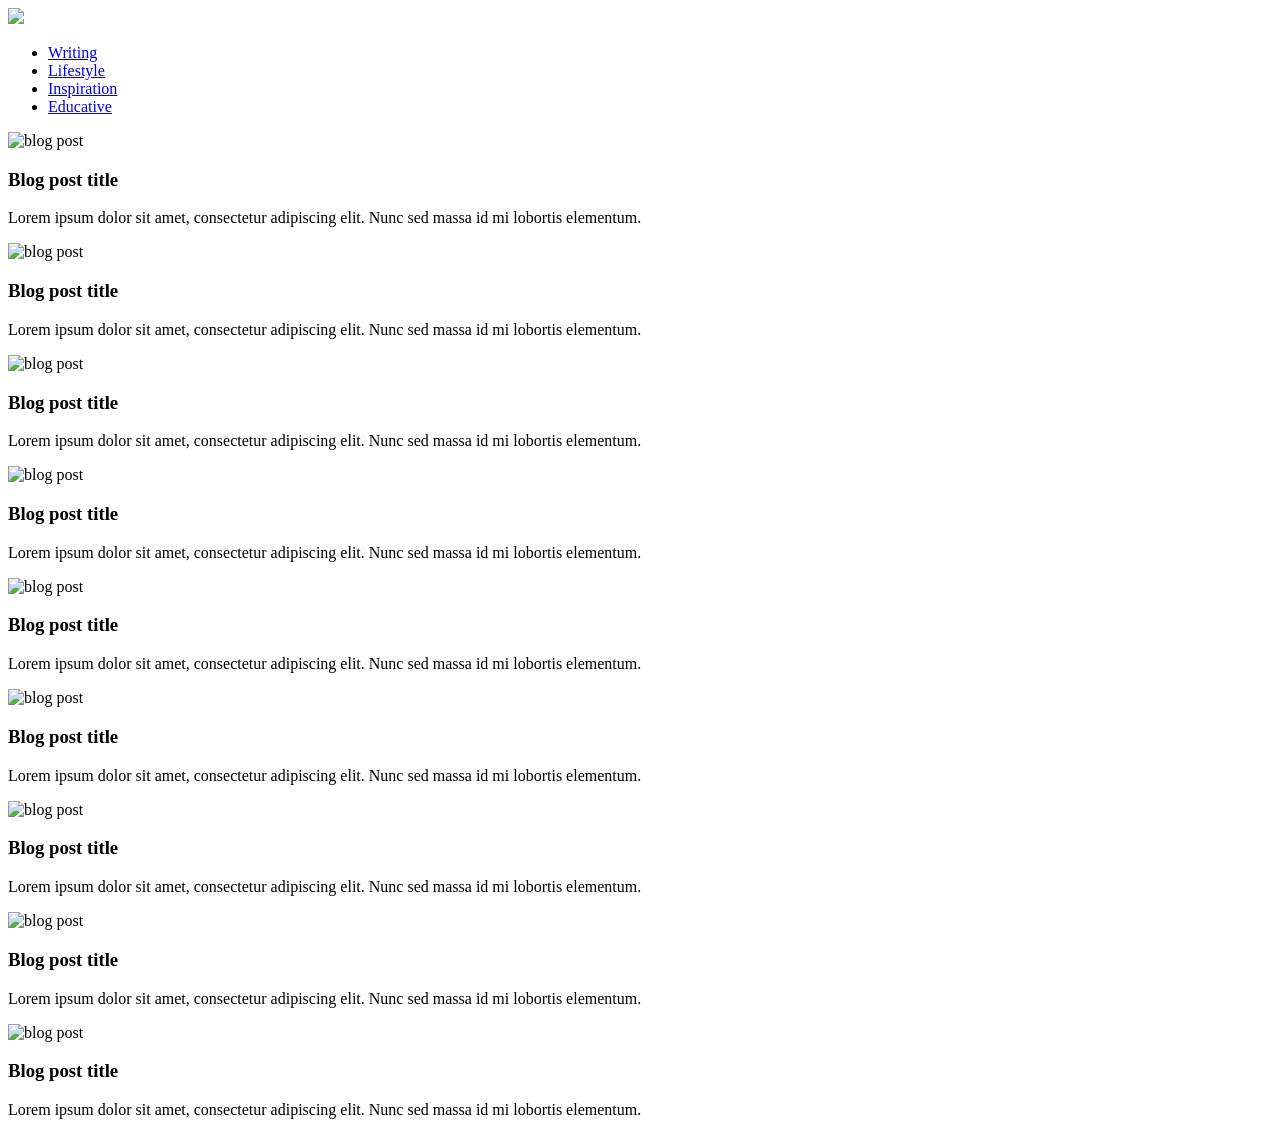
==== test.html @ 6cf5fd66 "Add files via upload" ====
<!DOCTYPE html>
<html lang="en">
<head>
  <meta charset="UTF-8">
  <title>Test Page</title>
  <link rel="icon" href="favicon.ico">
  <link rel="stylesheet" href="css/master.css">
</head>
<body>
<div class="body2">
      <div class="menu">
      <nav class="navbar">
  		<img href="#" src="images/logo.webp" class="navbar__logo"></img>
  		<ul class="navbar__menu">
  			<li class="navbar__menu-item"><a href="#" class="navbar__menu-link">Writing</a></li>
  			<li class="navbar__menu-item"><a href="#" class="navbar__menu-link">Lifestyle</a></li>
  			<li class="navbar__menu-item"><a href="#" class="navbar__menu-link">Inspiration</a></li>
  			<li class="navbar__menu-item"><a href="#" class="navbar__menu-link">Educative</a></li>
  		</ul>
  	</nav>
  </div>






  <div class="grid">
    <div class="grid-item">
      <img src="images/experiment.webp" alt="blog post">
      <div class="description">
        <h3>Blog post title</h3>
        <p>Lorem ipsum dolor sit amet, consectetur adipiscing elit. Nunc sed massa id mi lobortis elementum.</p>
      </div>
    </div>
    <div class="grid-item">
      <img src="images/journalism.webp" alt="blog post">
      <div class="description">
        <h3>Blog post title</h3>
        <p>Lorem ipsum dolor sit amet, consectetur adipiscing elit. Nunc sed massa id mi lobortis elementum.</p>
      </div>
    </div>
    <div class="grid-item">
      <img src="images/blogging.webp" alt="blog post">
      <div class="description">
        <h3>Blog post title</h3>
        <p>Lorem ipsum dolor sit amet, consectetur adipiscing elit. Nunc sed massa id mi lobortis elementum.</p>
      </div>
    </div>
      <div class="grid-item">
        <img src="images/journaling.webp" alt="blog post">
        <div class="description">
          <h3>Blog post title</h3>
          <p>Lorem ipsum dolor sit amet, consectetur adipiscing elit. Nunc sed massa id mi lobortis elementum.</p>
        </div>
      </div>
      <div class="grid-item">
        <img src="images/zen.webp" alt="blog post">
        <div class="description">
          <h3>Blog post title</h3>
          <p>Lorem ipsum dolor sit amet, consectetur adipiscing elit. Nunc sed massa id mi lobortis elementum.</p>
        </div>
      </div>
      <div class="grid-item">
        <img src="images/creative.webp" alt="blog post">
        <div class="description">
          <h3>Blog post title</h3>
          <p>Lorem ipsum dolor sit amet, consectetur adipiscing elit. Nunc sed massa id mi lobortis elementum.</p>
        </div>
      </div>
            <div class="grid-item">
              <img src="images/cultures.webp" alt="blog post">
              <div class="description">
                <h3>Blog post title</h3>
                <p>Lorem ipsum dolor sit amet, consectetur adipiscing elit. Nunc sed massa id mi lobortis elementum.</p>
              </div>
            </div>
            <div class="grid-item">
              <img src="images/chatting.webp" alt="blog post">
              <div class="description">
                <h3>Blog post title</h3>
                <p>Lorem ipsum dolor sit amet, consectetur adipiscing elit. Nunc sed massa id mi lobortis elementum.</p>
              </div>
            </div>
            <div class="grid-item">
              <img src="images/cafetaria.webp" alt="blog post">
              <div class="description">
                <h3>Blog post title</h3>
                <p>Lorem ipsum dolor sit amet, consectetur adipiscing elit. Nunc sed massa id mi lobortis elementum.</p>
              </div>
            </div>

</div>
  </body>

    </html>
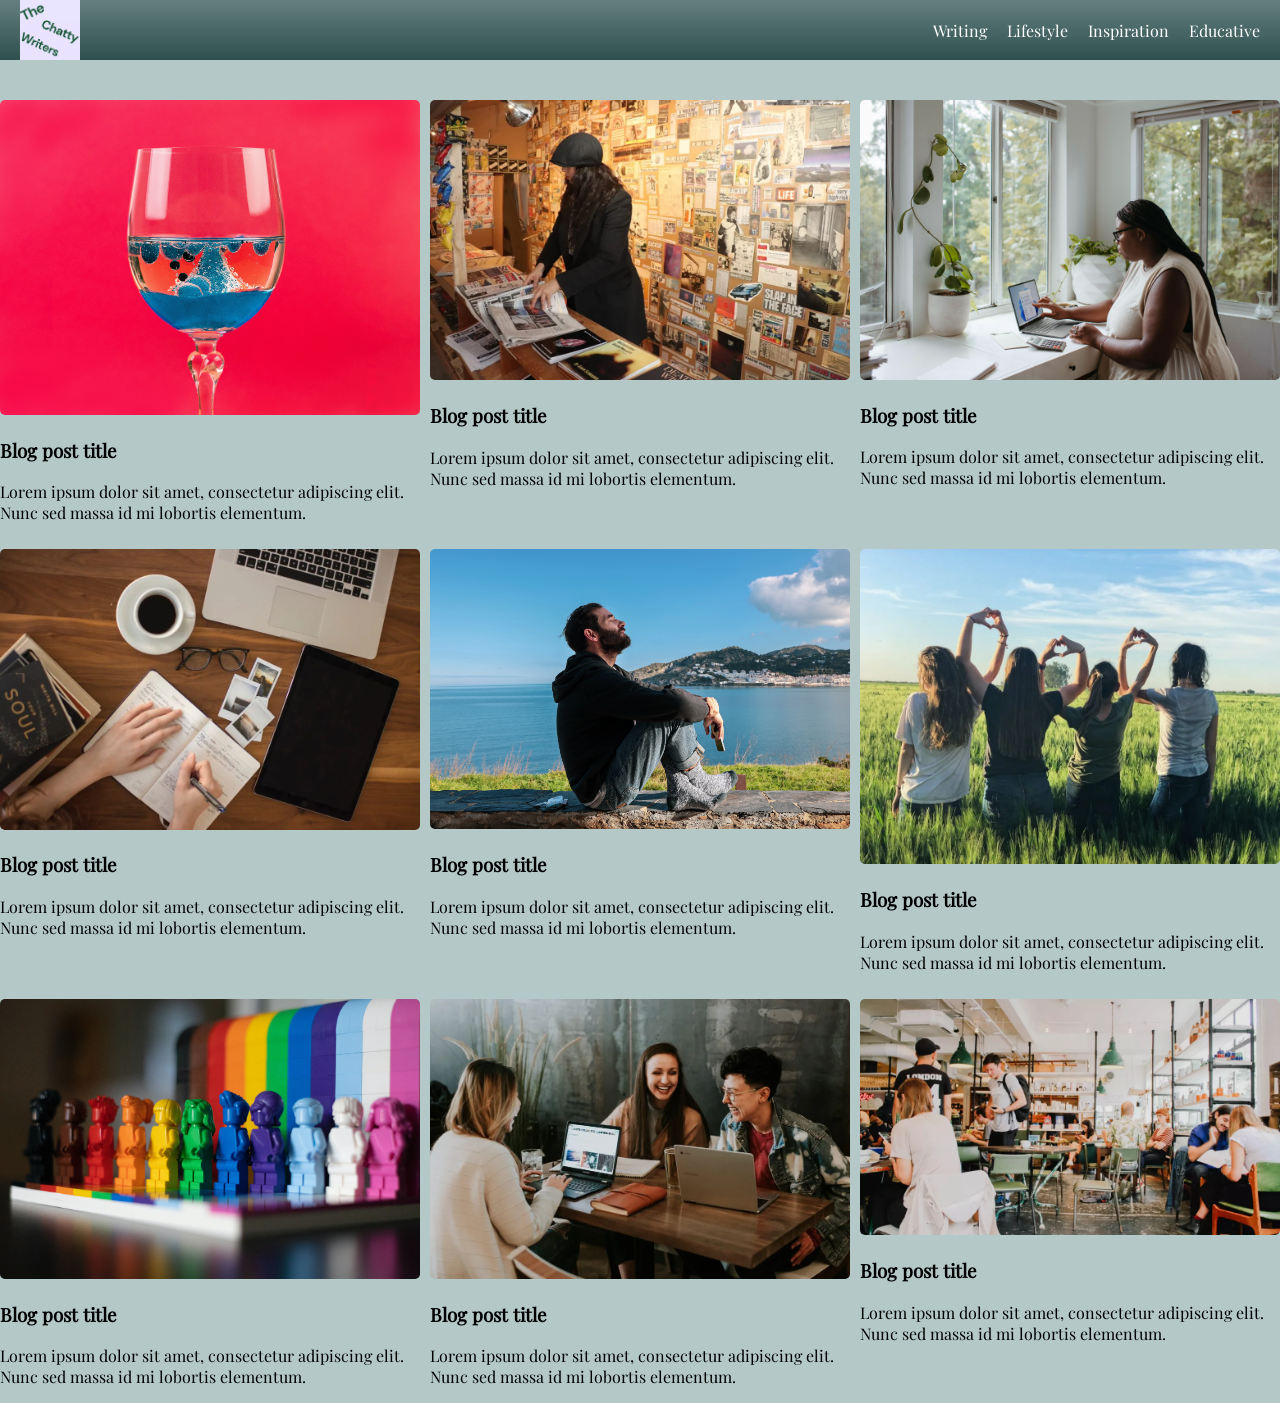
==== commit 8d6ca7cb: "Add files via upload" ====
--- a/test.html
+++ b/test.html
@@ -3,7 +3,7 @@
 <head>
   <meta charset="UTF-8">
   <title>Test Page</title>
-  <link rel="icon" href="favicon.ico">
+  <link rel="shortcut icon" href="favicon.ico" type="image/x-icon">
   <link rel="stylesheet" href="css/master.css">
 </head>
 <body>
--- a/css/master.css
+++ b/css/master.css
@@ -0,0 +1,291 @@
+/* playfair-display-regular - latin */
+@font-face {
+  font-family: 'Playfair Display';
+  font-style: normal;
+  font-weight: 400;
+  src: url('../fonts/playfair-display-v30-latin-regular.eot'); /* IE9 Compat Modes */
+  src: url('../fonts/playfair-display-v30-latin-regular.eot?#iefix') format('embedded-opentype'), /* IE6-IE8 */
+       url('../fonts/playfair-display-v30-latin-regular.woff2') format('woff2'), /* Super Modern Browsers */
+       url('../fonts/playfair-display-v30-latin-regular.woff') format('woff'), /* Modern Browsers */
+       url('../fonts/playfair-display-v30-latin-regular.ttf') format('truetype'), /* Safari, Android, iOS */
+       url('../fonts/playfair-display-v30-latin-regular.svg#PlayfairDisplay') format('svg'); /* Legacy iOS */
+}
+
+body {
+  background-color: rgb(47, 79, 79);
+  margin: 0px;
+  font-family: 'Playfair Display', serif;
+}
+
+.body2 {
+  background-color: rgb(180, 200, 200);
+  margin: 0px;
+  font-family: 'Playfair Display', serif;
+}
+
+/* Navbar */
+.navbar {
+display: flex;
+justify-content: space-between;
+align-items: center;
+background: linear-gradient(to bottom, rgba(47, 79, 79, 0.6), rgba(47, 79, 79, 1));
+color: #fff;
+height: 60px;
+padding: 0 20px;
+margin-bottom: 40px;
+}
+
+/* Logo */
+.navbar__logo {
+  width: 60px;
+  height: 60px;
+  object-fit: cover;
+  font-size: 24px;
+  font-weight: bold;
+}
+
+/* Menu */
+.navbar__menu {
+display: flex;
+list-style: none;
+margin: 0;
+padding: 0;
+}
+
+.navbar__menu-item {
+margin-left: 20px;
+}
+.navbar__menu-item:hover {
+  color: #f2f2f2;
+}
+
+.navbar__menu-link {
+color: #fff;
+text-decoration: none;
+}
+
+.navbar__menu-link:hover {
+color: #000;
+}
+
+@media (max-width: 768px) {
+.navbar {
+flex-direction: column;
+height: auto;
+}
+
+.navbar__menu {
+display: none;
+}
+}
+
+
+
+#menu {
+  align-items: center;
+  display: flex;
+  height: 100vh;
+  width: 100vw;
+}
+
+#menu-items {
+  margin-left: clamp(4rem, 20vw, 48rem);
+  position: relative;
+  z-index: 2;
+}
+
+#menu[data-active-index="0"] > #menu-background-pattern {
+  background-position: 0% -25%;
+}
+
+#menu[data-active-index="1"] > #menu-background-pattern {
+  background-position: 0% -50%;
+}
+
+#menu[data-active-index="2"] > #menu-background-pattern {
+  background-position: 0% -75%;
+}
+
+#menu[data-active-index="3"] > #menu-background-pattern {
+  background-position: 0% -100%;
+}
+
+#menu[data-active-index="0"] > #menu-background-image {
+  background-position: center 45%;
+}
+
+#menu[data-active-index="1"] > #menu-background-image {
+  background-position: center 50%;
+}
+
+#menu[data-active-index="2"] > #menu-background-image {
+  background-position: center 55%;
+}
+
+#menu[data-active-index="3"] > #menu-background-image {
+  background-position: center 60%;
+}
+
+#menu-background-pattern {
+  background-image: radial-gradient(
+    ellipse 15% 50% at top,
+    rgba(0, 170, 255, 0.3) 9%,
+    transparent 9%
+  ), radial-gradient(
+    ellipse 15% 50% at bottom,
+    rgba(0, 170, 255, 0.3) 9%,
+    transparent 9%
+  );
+  background-position: 0% 0%;
+  background-size: 10vmin 10vmin;
+  height: 100vh;
+  left: 0px;
+  position: absolute;
+  top: 0px;
+  transition: opacity 400ms ease-in-out,
+              background-size 800ms ease-in-out,
+              background-position 800ms ease-in-out;
+  width: 100vw;
+  z-index: 1;
+}
+
+
+#menu-background-image {
+  background-image: url("https://images.unsplash.com/photo-1493321384838-70c5a85ba487?ixlib=rb-4.0.3&ixid=MnwxMjA3fDB8MHxwaG90by1wYWdlfHx8fGVufDB8fHx8&auto=format&fit=crop&w=474&q=80");
+  background-position: center 40%;
+  background-size: 110vmax;
+  height: 100%;
+  left: 0px;
+  opacity: 0.15;
+  position: absolute;
+  top: 0px;
+  transition: opacity 800ms ease,
+    background-size 800ms ease,
+    background-position 800ms ease;
+  width: 100%;
+  z-index: 0;
+}
+
+#menu-items:hover ~ #menu-background-pattern {
+  background-size: 11vmin 11vmin;
+  opacity: 0.5;
+}
+
+#menu-items:hover ~ #menu-background-image {
+  background-size: 100vmax;
+  opacity: 0.1;
+}
+
+#menu-items:hover > .menu-item {
+  opacity: 0.3;
+}
+
+#menu-items:hover > .menu-item:hover {
+  opacity: 1;
+}
+
+.menu-item {
+  color: white;
+  cursor: pointer;
+  display: block;
+  font-family: 'Playfair Display', serif;
+  font-size: clamp(2.5rem, 6vw, 6rem);
+  padding: clamp(0.25rem, 0.5vw, 1rem) 0rem;
+  text-decoration: none;
+  transition: opacity 400ms ease;
+}
+
+
+.gallery {
+  display: grid;
+  grid-gap: 10px;
+}
+
+.gallery img {
+  object-fit: cover;
+  width: 100%;
+  border-radius: 5px;
+}
+
+@media screen and (min-width: 768px) {
+  .gallery {
+    grid-template-columns: repeat(2, 1fr);
+  }
+}
+
+@media screen and (min-width: 1024px) {
+  .gallery {
+    grid-template-columns: repeat(3, 1fr);
+  }
+  .gallery img:nth-of-type(3) {
+    grid-column: 2 / 4;
+    grid-row: 1 / 3;
+  }
+}
+
+.grid {
+  object-fit: cover;
+  display: grid;
+  grid-gap: 10px;
+}
+
+.grid img {
+  object-fit: cover;
+  width: 100%;
+  border-radius: 5px;
+  transition: all 0.3s ease;
+}
+
+.grid img:hover {
+  transform: scale(1.05);
+  box-shadow: 0 0 10px rgba(0, 0, 0, 0.5);
+}
+
+@media screen and (min-width: 768px) {
+  .grid {
+    grid-template-columns: repeat(2, 1fr);
+  }
+}
+
+@media screen and (min-width: 1024px) {
+  .grid {
+    grid-template-columns: repeat(3, 1fr);
+  }
+  .grid img:nth-of-type(3) {
+    grid-column: 2 / 4;
+    grid-row: 1 / 3;
+  }
+}
+/*
+.grid {
+display: grid;
+grid-gap: 10px;
+}
+
+.grid img {
+object-fit: cover;
+width: 100%;
+border-radius: 5px;
+transition: all 0.3s ease;
+}
+
+.grid img:hover {
+transform: scale(1.05); /* added hover effect /
+box-shadow: 0 0 10px rgba(0,0,0,0.5); / added hover effect */
+/* }
+
+@media screen and (min-width: 768px) {
+.grid {
+grid-template-columns: repeat(2, 1fr);
+}
+}
+
+@media screen and (min-width: 1024px) {
+.grid {
+grid-template-columns: repeat(3, 1fr);
+}
+.grid img:nth-of-type(3) {
+grid-column: 2 / 4;
+grid-row: 1 / 3;
+}
+} */
